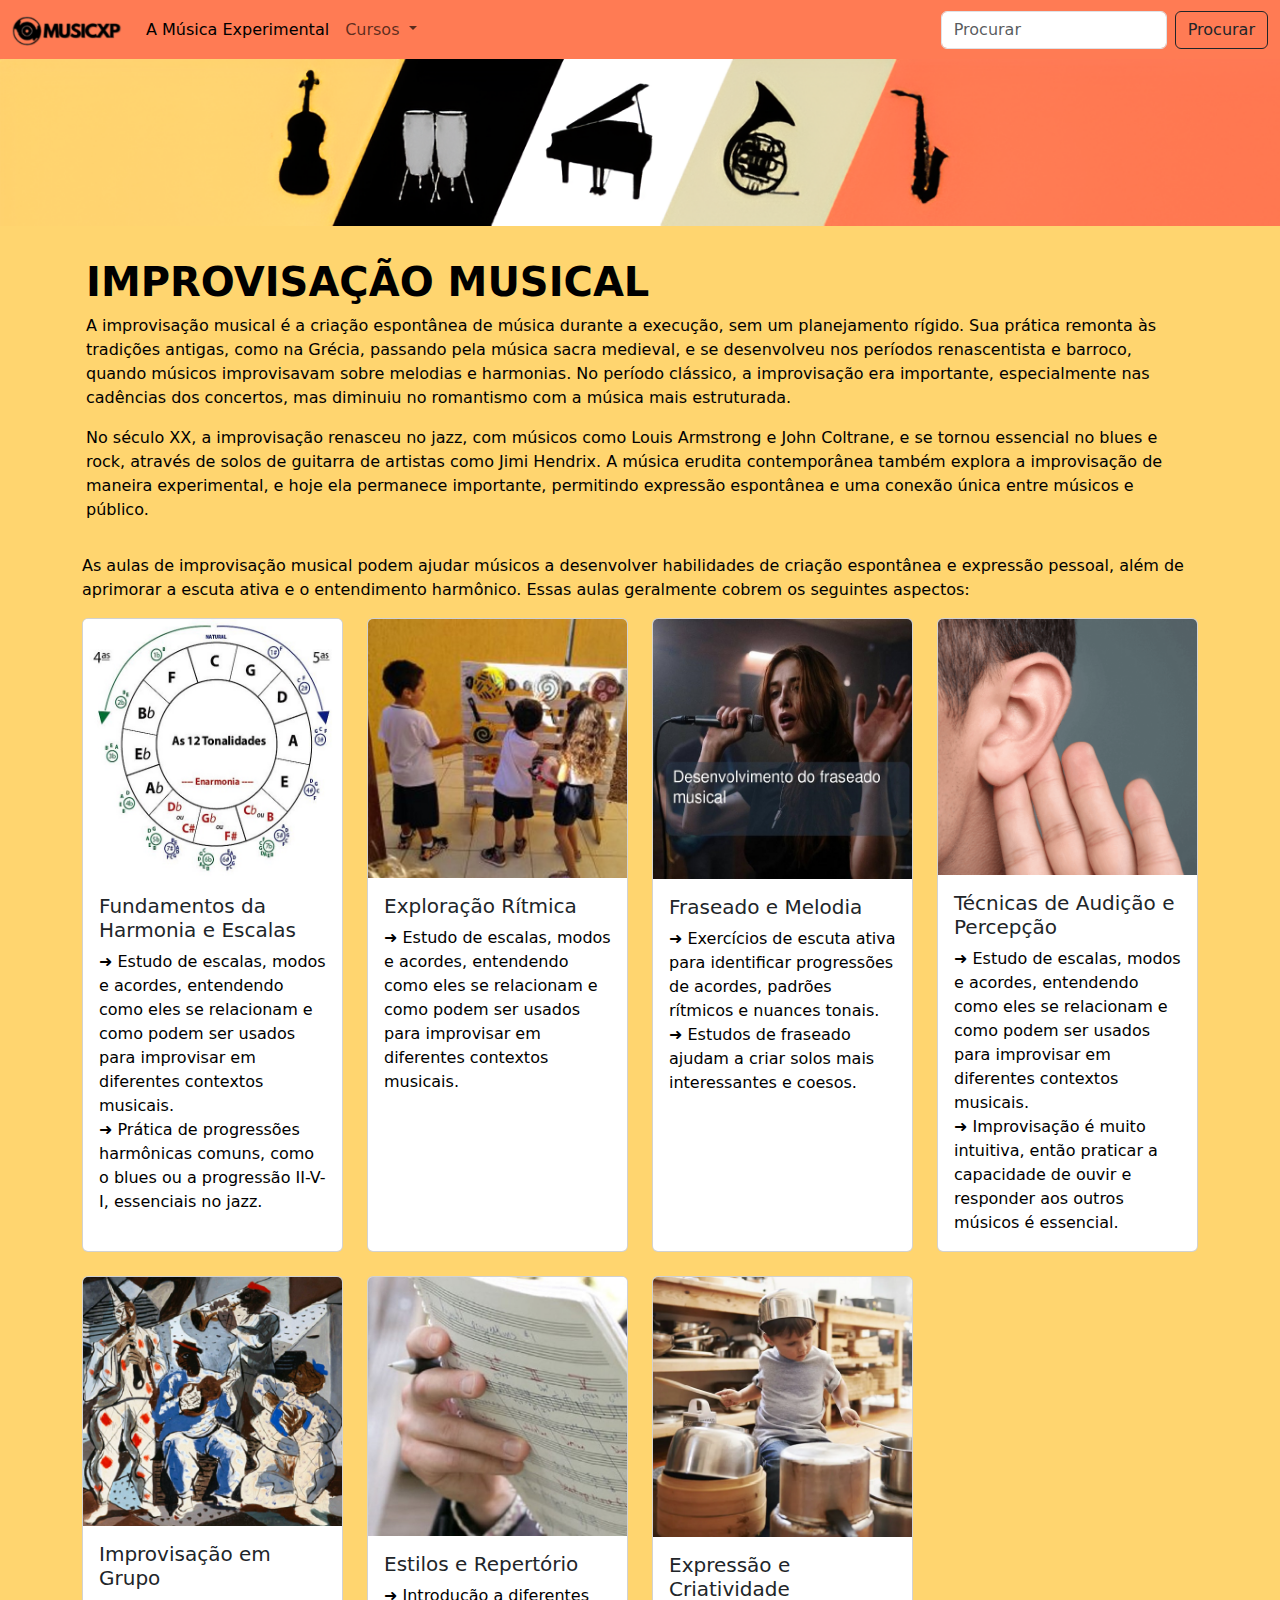
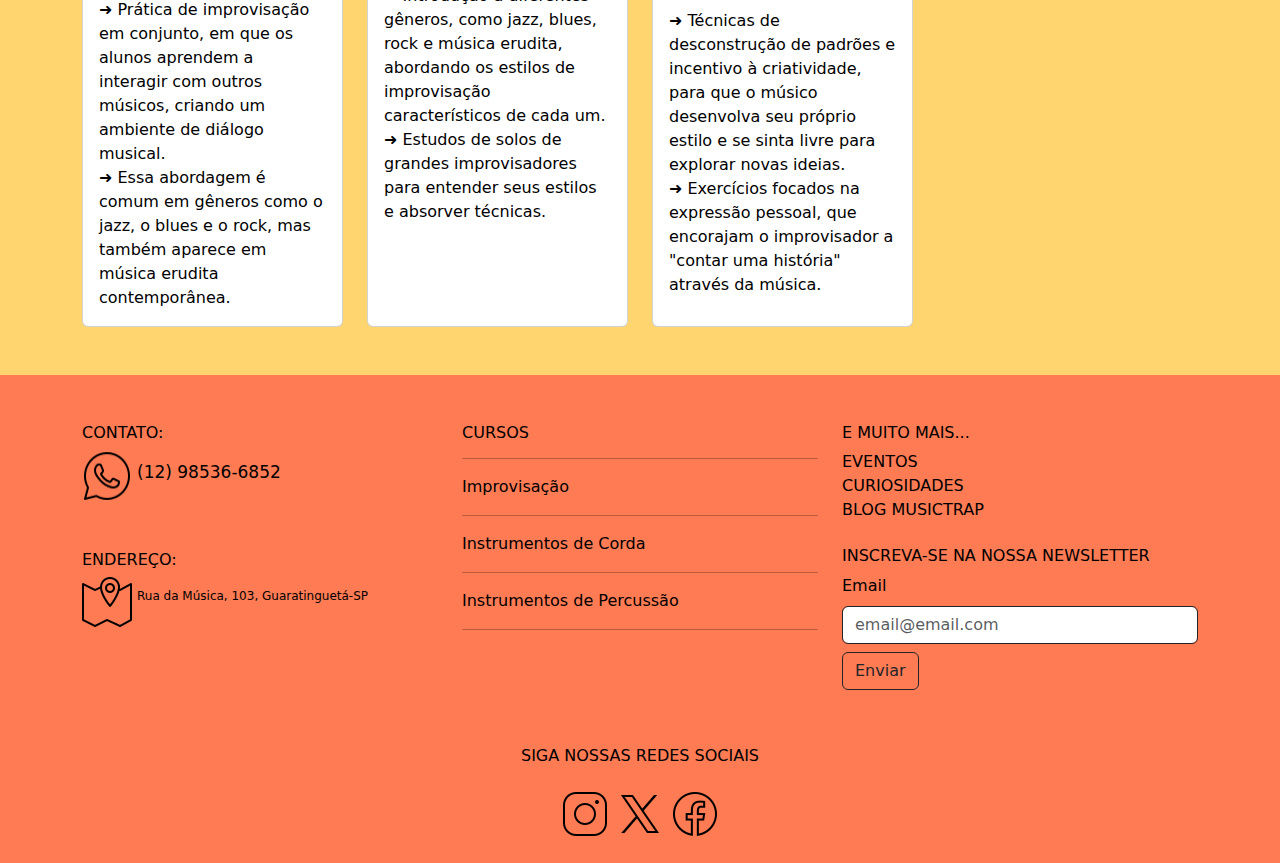
==== pg/improvisacao.html @ 5355cda2 "Add files via upload" ====
<!DOCTYPE html>
<html lang="en">

<head>
  <meta charset="UTF-8">
  <meta name="viewport" content="width=device-width, initial-scale=1.0">
  <title>A Música Experimental</title>
  <link href="https://cdn.jsdelivr.net/npm/bootstrap@5.3.3/dist/css/bootstrap.min.css" rel="stylesheet"
    integrity="sha384-QWTKZyjpPEjISv5WaRU9OFeRpok6YctnYmDr5pNlyT2bRjXh0JMhjY6hW+ALEwIH" crossorigin="anonymous">
  <link rel="stylesheet" href="../css/isabella_campos_moura.css">
</head>

<body>

  <nav class="navbar navbar-expand-lg">
    <div class="container-fluid">
      <a class="navbar-brand" href="../index.html">
        <img src="../img/MUSICXP.png" alt="Logo" width="110" height="30" class="d-inline-block align-text-top">
      </a>
      <button class="navbar-toggler" type="button" data-bs-toggle="collapse" data-bs-target="#navbarSupportedContent"
        aria-controls="navbarSupportedContent" aria-expanded="false" aria-label="Toggle navigation">
        <span class="navbar-toggler-icon"></span>
      </button>
      <div class="collapse navbar-collapse" id="navbarSupportedContent">
        <ul class="navbar-nav me-auto mb-2 mb-lg-0">
          <li class="nav-item">
            <a class="nav-link active" href="./a_musica_experimental.html">A Música Experimental</a>
          </li>
          <li class="nav-item dropdown">
            <a class="nav-link dropdown-toggle" href="#" role="button" data-bs-toggle="dropdown" aria-expanded="false">
              Cursos
            </a>
            <ul class="dropdown-menu">
              <li><a class="dropdown-item" href="#">Improvisação</a></li>
              <li><a class="dropdown-item" href="#">Instrumentos de Corda</a></li>
              <li><a class="dropdown-item" href="#">Instrumentos de Percussão</a></li>
            </ul>
          </li>
        </ul>
        <form class="d-flex" role="search">
          <input class="form-control me-2" type="search" placeholder="Procurar" aria-label="Procurar">
          <button class="btn btn-outline-dark" type="submit">Procurar</button>
        </form>
      </div>
    </div>
  </nav>

  <main class="improv">

    <div>
      <figure>
        <img src="../img/pixelcut-export.png" class="col-12 col-sm-12 col-md-12 col-lg-12" alt="instrumentos">
      </figure>
    </div>


    <div class="container p-3">
      <div>
        
        <h1><strong>IMPROVISAÇÃO MUSICAL</strong></h1>

        <p>
          A improvisação musical é a criação espontânea de música durante a execução, sem um planejamento rígido. Sua
          prática remonta às tradições antigas, como na Grécia, passando pela música sacra medieval, e se desenvolveu
          nos períodos renascentista e barroco, quando músicos improvisavam sobre melodias e harmonias. No período
          clássico, a improvisação era importante, especialmente nas cadências dos concertos, mas diminuiu no romantismo
          com a música mais estruturada.
        </p>

        <p>
          No século XX, a improvisação renasceu no jazz, com músicos como Louis Armstrong e John Coltrane, e se tornou
          essencial no blues e rock, através de solos de guitarra de artistas como Jimi Hendrix. A música erudita
          contemporânea também explora a improvisação de maneira experimental, e hoje ela permanece importante,
          permitindo expressão espontânea e uma conexão única entre músicos e público.
        </p>

      </div>
    </div>

    <div class="container pb-5">

      <p>
        As aulas de improvisação musical podem ajudar músicos a desenvolver habilidades de criação espontânea e
        expressão
        pessoal, além de aprimorar a escuta ativa e o entendimento harmônico. Essas aulas geralmente cobrem os
        seguintes aspectos:
      </p>

      <div class="row row-cols-2 row-cols-md-4 g-4">
        <div class="col">
          <div class="card h-100">
            <img src="../img/tons.jpg" class="card-img-top" alt="roletadenotasmusicais">
            <div class="card-body">
              <h5 class="card-title">Fundamentos da Harmonia e Escalas</h5>
              <p class="card-text">&#10140 Estudo de escalas, modos e acordes, entendendo como eles se relacionam e como
                podem ser usados para improvisar em diferentes contextos musicais. <br>&#10140 Prática de progressões
                harmônicas comuns, como o blues ou a progressão II-V-I, essenciais no jazz.</p>
            </div>
          </div>
        </div>
        <div class="col">
          <div class="card h-100">
            <img src="../img/exploracaoritmica.jpg" class="card-img-top" alt="criançasfazendomusica">
            <div class="card-body">
              <h5 class="card-title">Exploração Rítmica</h5>
              <p class="card-text">&#10140 Estudo de escalas, modos e acordes, entendendo como eles se relacionam e como
                podem ser usados para improvisar em diferentes contextos musicais.</p>
            </div>
          </div>
        </div>
        <div class="col">
          <div class="card h-100">
            <img src="../img/Desenvolvimento-do-fraseado-musical.jpg" class="card-img-top" alt="mulhercantando">
            <div class="card-body">
              <h5 class="card-title">Fraseado e Melodia</h5>
              <p class="card-text">&#10140 Exercícios de escuta ativa para identificar progressões de acordes, padrões
                rítmicos e nuances tonais. <br> &#10140 Estudos de fraseado ajudam a criar solos mais interessantes e
                coesos. </p>
            </div>
          </div>
        </div>
        <div class="col">
          <div class="card h-100">
            <img src="../img/audicao.png" class="card-img-top" alt="audicao">
            <div class="card-body">
              <h5 class="card-title">Técnicas de Audição e Percepção</h5>
              <p class="card-text">&#10140 Estudo de escalas, modos e acordes, entendendo como eles se relacionam e como
                podem ser usados para improvisar em diferentes contextos musicais. <br>&#10140 Improvisação é muito
                intuitiva, então praticar a capacidade de ouvir e responder aos outros músicos é
                essencial.</p>
            </div>
          </div>
        </div>



        <div class="col-4">
          <div class="card h-100">
            <img src="../img/improvisacaoemgrupo.png" class="card-img-top" alt="artedevariosmusicostocandojuntos">
            <div class="card-body">
              <h5 class="card-title">Improvisação em Grupo</h5>
              <p class="card-text">&#10140 Prática de improvisação em conjunto, em que os alunos aprendem a interagir
                com outros músicos, criando um ambiente de diálogo musical. <br> &#10140 Essa abordagem é comum em
                gêneros como o jazz, o blues e o rock, mas também aparece em música erudita contemporânea.</p>
            </div>
          </div>
        </div>
        <div class="col-4">
          <div class="card h-100">
            <img src="../img/repertorio-musical.jpeg" class="card-img-top" alt="pessoacompondo">
            <div class="card-body">
              <h5 class="card-title">Estilos e Repertório</h5>
              <p class="card-text">&#10140 Introdução a diferentes gêneros, como jazz, blues, rock e música erudita,
                abordando os estilos de
                improvisação característicos de cada um.<br> &#10140 Estudos de solos de grandes improvisadores para
                entender seus estilos e absorver técnicas.</p>
            </div>
          </div>
        </div>
        <div class="col-4">
          <div class="card h-100">
            <img src="../img/criiatividade.png" class="card-img-top" alt="criançatocandomusicacompanelas">
            <div class="card-body">
              <h5 class="card-title">Expressão e Criatividade</h5>
              <p class="card-text">&#10140 Técnicas de desconstrução de padrões e incentivo à criatividade, para que o
                músico desenvolva seu
                próprio
                estilo e
                se sinta livre para explorar novas ideias.<br>&#10140 Exercícios focados na expressão pessoal, que
                encorajam o improvisador a "contar uma história"
                através da música.</p>
            </div>
          </div>
        </div>
      </div>
    </div>

  </main>

  <footer>
    <div class="container">
      <div class="row">

        <div class="col-12 col-sm-12 col-md-4 col-lg-4">
          <div class="contato mt-5">
            <h6>
              CONTATO:
            </h6>
            <div class="d-flex">
              <img src="../img/icone1.png" class="img-fluid" alt="">
              <p>
                (12) 98536-6852
              </p>
            </div>
          </div>

          <div class="endereco mt-5 mb-5">
            <h6>
              ENDEREÇO:
            </h6>
            <div class="d-flex">
              <img src="../img/icons8-local-50.png" class="img-fluid" alt="">
              <p>
                Rua da Música, 103, Guaratinguetá-SP
              </p>
            </div>
          </div>
        </div>

        <div class="col-12 col-sm-12 col-md-4 col-lg-4">
          <div class="cursos mt-5">
            <h6>
              CURSOS
            </h6>
            <hr>
            <a href="#">Improvisação</a>
            <hr>
            <a href="#">Instrumentos de Corda</a>
            <hr>
            <a href="#">Instrumentos de Percussão</a>
            <hr>
          </div>
        </div>

        <div class="col-12 col-sm-12 col-md-4 col-lg-4">
          <div class="mais mt-5">
            <h6>E MUITO MAIS...</h6>
            <a href="">EVENTOS</a><br>
            <a href="">CURIOSIDADES</a><br>
            <a href="">BLOG MUSICTRAP</a>
          </div>

          <div class="newsletter mt-4">
            <h6>INSCREVA-SE NA NOSSA NEWSLETTER</h6>
            <form action="">
              <label for="exampleFormControlInput1" class="form-label">Email</label>
              <input type="email" class="form-control border-dark" id="exampleFormControlInput1"
                placeholder="email@email.com">
              <button class="btn btn-outline-dark mt-2 mb-2">Enviar</button>
            </form>
          </div>
        </div>

        <div class="col-12 col-sm-12 col-md-12 col-lg-12">
          <div class="social mt-5 text-center">
            <h6>
              SIGA NOSSAS REDES SOCIAIS
            </h6>
            <div class="social-icons align-items-center mt-4 mb-4">
              <a href="#"> <img src="../img/icone3.png" class="img-fluid" alt=""></a>
              <a href="#"> <img src="../img/icone4.png" class="img-fluid" alt=""></a>
              <a href="#"> <img src="../img/icone5.png" class="img-fluid" alt=""></a>
            </div>
          </div>
        </div>

      </div>
    </div>
  </footer>

  <script src="https://cdn.jsdelivr.net/npm/bootstrap@5.3.3/dist/js/bootstrap.bundle.min.js"
    integrity="sha384-YvpcrYf0tY3lHB60NNkmXc5s9fDVZLESaAA55NDzOxhy9GkcIdslK1eN7N6jIeHz"
    crossorigin="anonymous"></script>

</body>

</html>
---- css/isabella_campos_moura.css ----
:root{
    --color_01: #ff7b54;
    --color_02: #ffb26b;
    --color_03: #ffd56f;
    --color_04: #939b62;
    --color_05: #000;
    --color_06: #fff;
 }

 *{
    margin: 0;
    padding: 0;
    color: var(--color_05);
 }

 /* navbar */

 .navbar{
    background-color: var(--color_01);
 }

 .navbar .nav-item a:hover{
    color: var(--color_06);
 }

 /* banner */

.banner{
    background-image: url(../img/9187929-svg\ \(1\).png);
    background-position:center;
    background-repeat: no-repeat;
    background-size: cover;
}

.banner .row div img{
    align-items: center;
}

.banner .formcolor{
    background-color: var(--color_06);
    box-shadow: .2px .2px 10px var(--color_05);
}

/* cursos */
 main .cursos{
    background-color: var(--color_03);
}

.cursos .row a img{
    text-align: center;
    transition: 0.5s;
}

.cursos .row div a:hover img{
    transform: translateY(-10px);
}

.cursos .row h3{
    text-align: center;
}

.cursos .row p{
    text-align: justify;
}

.cursos .row{
    text-align: center;
}

/* local */
.local{
    background-image: linear-gradient(to right, var(--color_02), var(--color_01));
}

.local .container{
    width: fit-content;
}

.local .row div img{
    width: 12vw;
}

/* depoimentos*/

.depoimentos div{
    padding: 1rem;
    align-items: center;
}

.depoimentos div h4{
    padding: 1rem 0;
    text-align: center;
}

.depoimentos div p{
    text-align: justify;
}

/* footer */

footer{
    background-color: var(--color_01);
}

footer .row .contato p{
    margin-top: 10px;
    margin-left: 5px;
    font-size: 17px;
}

footer .row .endereco p{
    margin-top: 10px;
    margin-left: 5px;
    font-size: 12px;
}

footer .row .cursos a{
    color: var(--color_05);
    text-decoration: none;
}

footer .row .cursos a:hover{
    color: var(--color_06);
}

footer .row .mais a{
    color: var(--color_05);
    text-decoration: none;
}

footer .row .mais a:hover{
    color: var(--color_06);
}

.social-icons img{
    transition: 0.5s;
}

.social-icons a:hover img{
    transform: translateY(-10px);
}

/* pg historia */

.musica{
    background-color: var(--color_03);
}

.artistas .row h3{
    text-align: center;
    margin-top: 1rem;
}

.artistas .row p{
    text-align:justify;
}

.artistas .row img{
    width: 250px;
}

.artistas .row{
    text-align: center;
}

/* pg improvisacao */

.improv .clearfix div img{
    width: 32vw;
}

.improv{
    background-color: var(--color_03);
}

.improv figure{
    width:100% ;
}
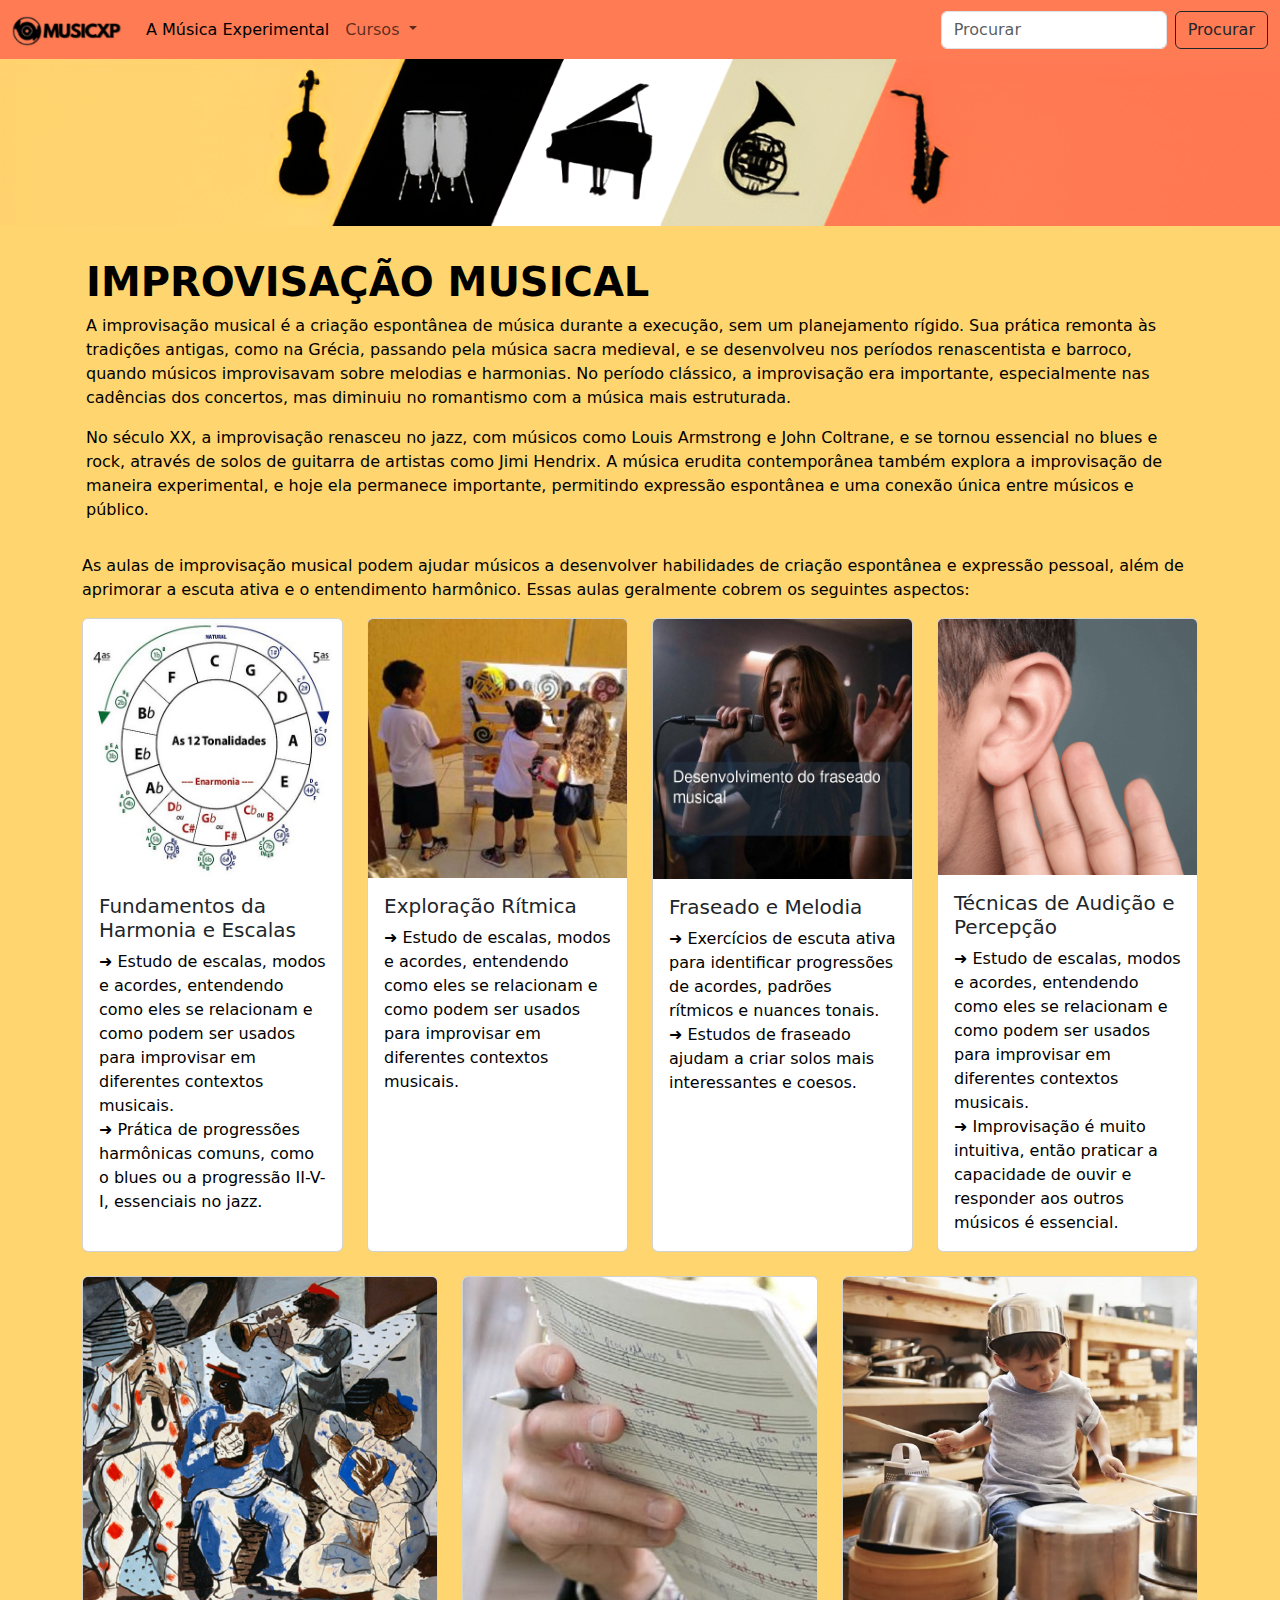
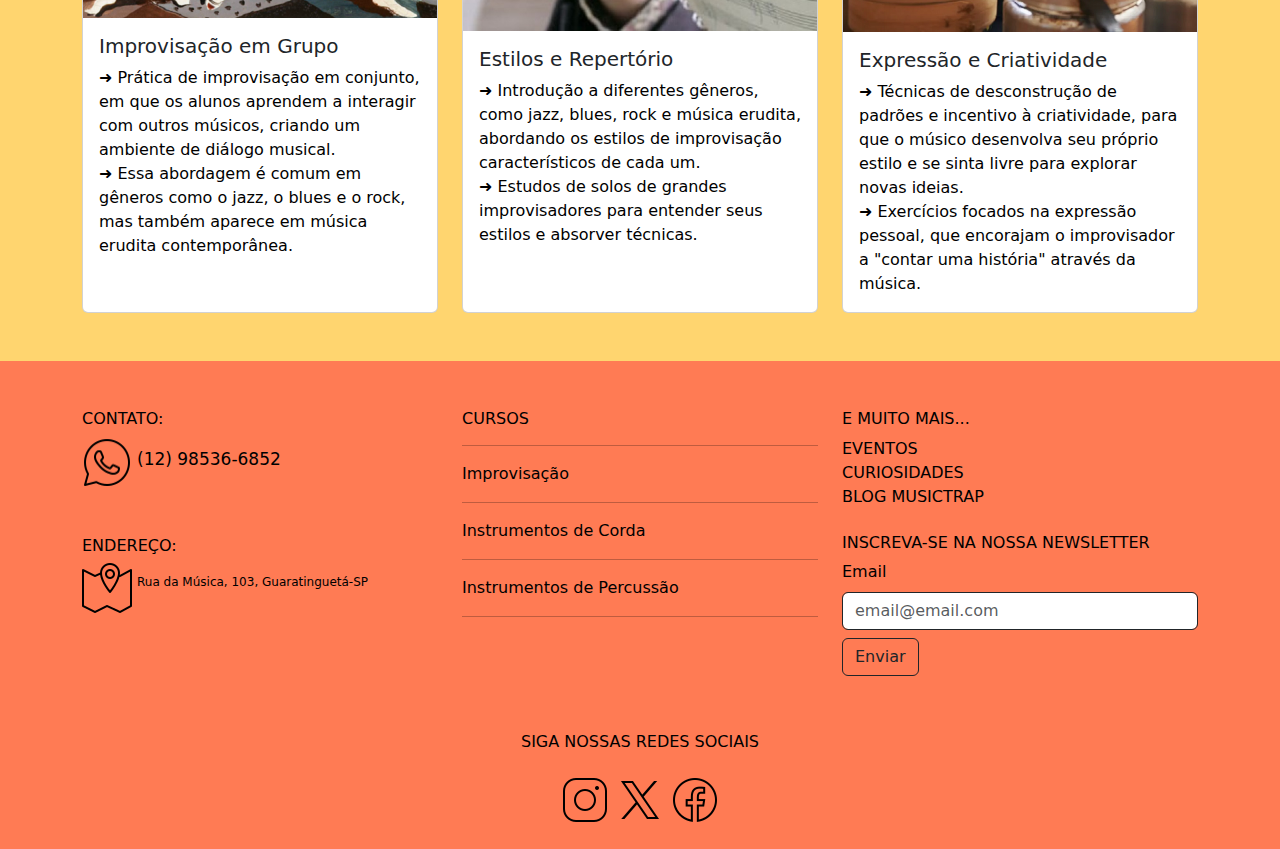
==== commit b56dbb3d: "Update improvisacao.html" ====
--- a/pg/improvisacao.html
+++ b/pg/improvisacao.html
@@ -87,7 +87,7 @@
       </p>
 
       <div class="row row-cols-2 row-cols-md-4 g-4">
-        <div class="col">
+       <div class="col-12 col-sm-12 col-md-6 col-lg-3">
           <div class="card h-100">
             <img src="../img/tons.jpg" class="card-img-top" alt="roletadenotasmusicais">
             <div class="card-body">
@@ -98,7 +98,7 @@
             </div>
           </div>
         </div>
-        <div class="col">
+        <div class="col-12 col-sm-12 col-md-6 col-lg-3">
           <div class="card h-100">
             <img src="../img/exploracaoritmica.jpg" class="card-img-top" alt="criançasfazendomusica">
             <div class="card-body">
@@ -108,7 +108,7 @@
             </div>
           </div>
         </div>
-        <div class="col">
+        <div class="col-12 col-sm-12 col-md-6 col-lg-3">
           <div class="card h-100">
             <img src="../img/Desenvolvimento-do-fraseado-musical.jpg" class="card-img-top" alt="mulhercantando">
             <div class="card-body">
@@ -119,7 +119,7 @@
             </div>
           </div>
         </div>
-        <div class="col">
+        <div class="col-12 col-sm-12 col-md-6 col-lg-3">
           <div class="card h-100">
             <img src="../img/audicao.png" class="card-img-top" alt="audicao">
             <div class="card-body">
@@ -134,7 +134,7 @@
 
 
 
-        <div class="col-4">
+         <div class="col-12 col-sm-12 col-md-6 col-lg-4">
           <div class="card h-100">
             <img src="../img/improvisacaoemgrupo.png" class="card-img-top" alt="artedevariosmusicostocandojuntos">
             <div class="card-body">
@@ -145,7 +145,7 @@
             </div>
           </div>
         </div>
-        <div class="col-4">
+         <div class="col-12 col-sm-12 col-md-6 col-lg-4">
           <div class="card h-100">
             <img src="../img/repertorio-musical.jpeg" class="card-img-top" alt="pessoacompondo">
             <div class="card-body">
@@ -157,7 +157,7 @@
             </div>
           </div>
         </div>
-        <div class="col-4">
+         <div class="col-12 col-sm-12 col-md-6 col-lg-4">
           <div class="card h-100">
             <img src="../img/criiatividade.png" class="card-img-top" alt="criançatocandomusicacompanelas">
             <div class="card-body">
@@ -264,4 +264,4 @@
 
 </body>
 
-</html>+</html>
